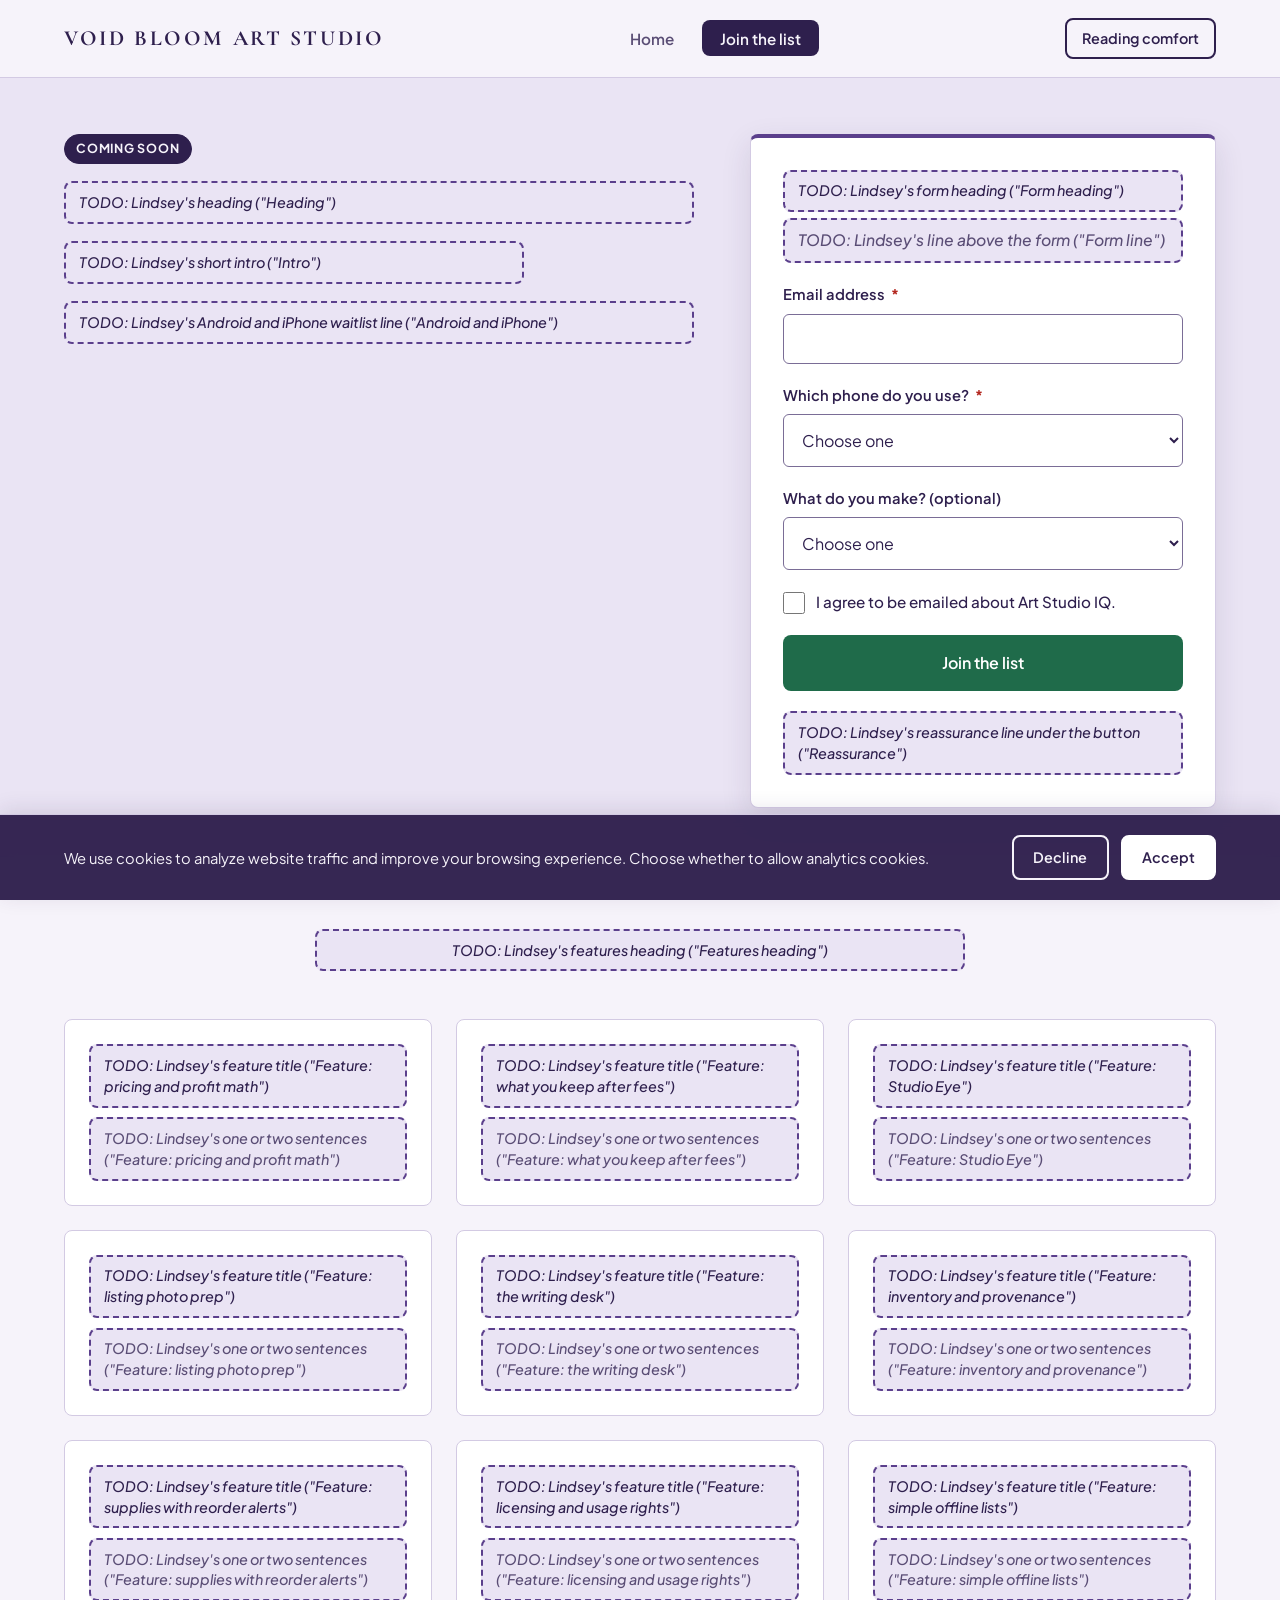
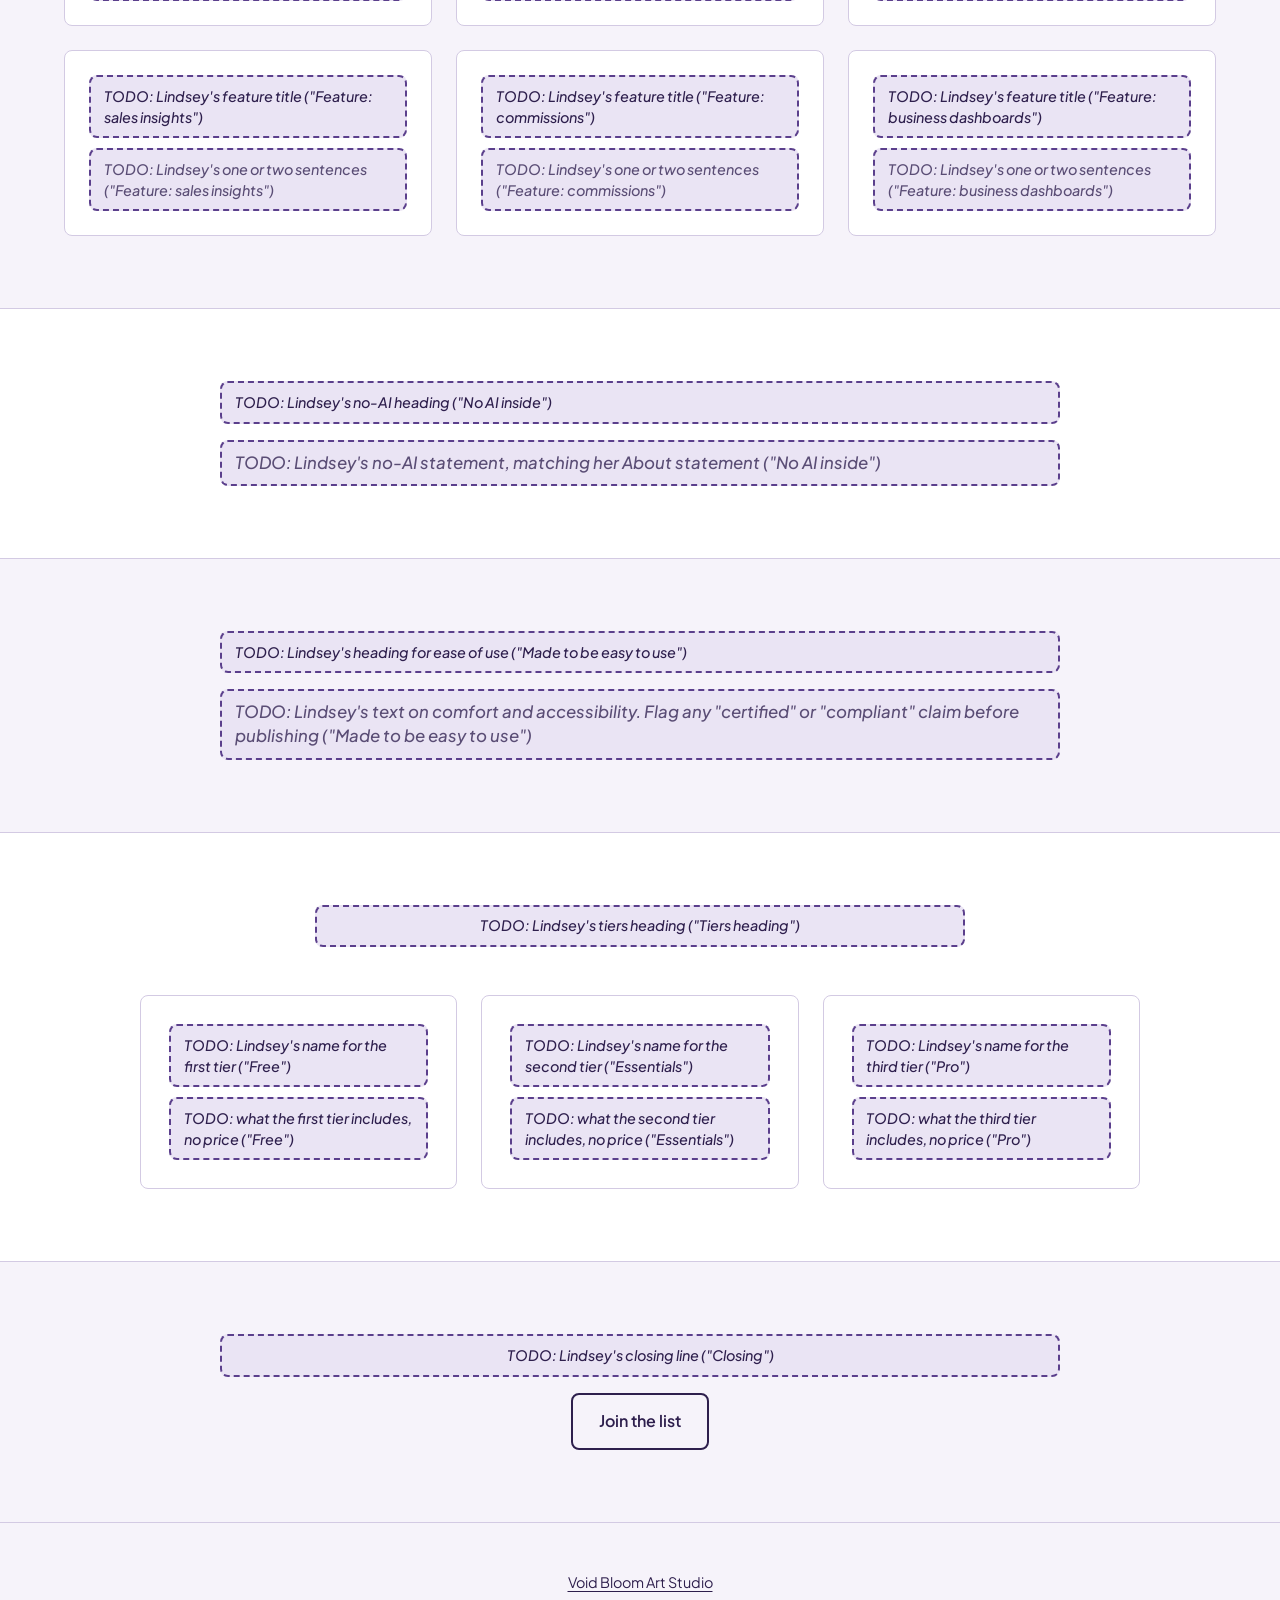
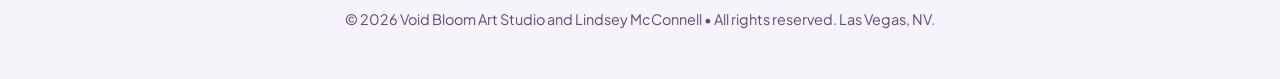
==== art-studio-iq/index.html @ 8a90a421 "Add files via upload" ====
<!DOCTYPE html>
<html lang="en">
<head>
  <script>
    window.vbLexend = function () {
      if (document.getElementById('lexend-css')) return;
      var l = document.createElement('link');
      l.id = 'lexend-css'; l.rel = 'stylesheet';
      l.href = 'https://fonts.googleapis.com/css2?family=Lexend:wght@400;500;600&display=swap';
      document.head.appendChild(l);
    };
    try {
      if (localStorage.getItem('reading_comfort') === 'on') {
        document.documentElement.classList.add('reading');
        window.vbLexend();
      }
    } catch (e) { /* storage blocked: default view */ }
  </script>

  <script>
    window.dataLayer = window.dataLayer || [];
    function gtag(){dataLayer.push(arguments);}
    var vbConsent = 'denied';
    try { if (localStorage.getItem('consent_status') === 'granted') vbConsent = 'granted'; } catch (e) { /* storage blocked */ }
    gtag('consent', 'default', {
      'ad_storage': vbConsent,
      'ad_user_data': vbConsent,
      'ad_personalization': vbConsent,
      'analytics_storage': vbConsent
    });
  </script>
  <script async src="https://www.googletagmanager.com/gtag/js?id=G-Y1MWXMB71H"></script>
  <script>
    gtag('js', new Date());
    gtag('config', 'G-Y1MWXMB71H');
  </script>

  <meta charset="UTF-8" />
  <meta name="viewport" content="width=device-width, initial-scale=1.0" />
  <!-- TODO: title and description come from Lindsey's file (site-copy/art-studio-iq.md, "Page title" and "Page description"). -->
  <title>TODO: Art Studio IQ page title | Void Bloom Art Studio</title>
  <meta name="description" content="TODO: Lindsey's page description" />
  <link rel="canonical" href="https://lucy-labs-media.github.io/void-bloom-art-studio/art-studio-iq/" />
  <meta name="color-scheme" content="light dark" />
  <meta property="og:title" content="TODO: Art Studio IQ page title" />
  <meta property="og:description" content="TODO: Lindsey's page description" />
  <meta property="og:image" content="https://lucy-labs-media.github.io/void-bloom-art-studio/assets/hero-featured.jpg" />
  <meta property="og:url" content="https://lucy-labs-media.github.io/void-bloom-art-studio/art-studio-iq/" />
  <meta property="og:type" content="website" />
  <meta name="twitter:card" content="summary_large_image" />
  <meta name="twitter:image" content="https://lucy-labs-media.github.io/void-bloom-art-studio/assets/hero-featured.jpg" />

  <link rel="preconnect" href="https://fonts.googleapis.com">
  <link rel="preconnect" href="https://fonts.gstatic.com" crossorigin>
  <link href="https://fonts.googleapis.com/css2?family=Cormorant+Garamond:wght@600;700&family=Plus+Jakarta+Sans:wght@400;500;600;700&display=swap" rel="stylesheet">
  <link rel="stylesheet" href="../style.css" />
</head>
<body>

  <a href="#main-content" class="skip-link">Skip to main content</a>

  <header class="navbar">
    <a href="../index.html" class="brand" aria-label="Void Bloom Art Studio - Return to home">VOID BLOOM ART STUDIO</a>
    <nav class="nav-links" aria-label="Main Navigation">
      <ul>
        <li><a href="../index.html">Home</a></li>
        <li><a href="#beta" class="btn-nav">Join the list</a></li>
      </ul>
    </nav>
    <button type="button" id="reading-toggle" class="btn-reading" aria-pressed="false">Reading comfort</button>
  </header>

  <main id="main-content">

    <!--
      Every visitor-facing sentence on this page is Lindsey's, from site-copy/art-studio-iq.md.
      Replace each .todo box with her exact text. Do not write, reword or shorten it.
      No prices, ratings, download counts or release dates anywhere on this page.
      HIDDEN UNTIL THE APP IS IN TESTING: the "built by a working artist" line from her file. Do not render it yet.
      Form moved up beside the intro (conversion); the content order below follows W2.
    -->

    <section class="aiq-hero" aria-labelledby="aiq-page-heading">
      <div class="aiq-grid">
        <div class="aiq-copy">
          <span class="status-pill active">Coming Soon</span>
          <h1 id="aiq-page-heading"><span class="todo">TODO: Lindsey's heading ("Heading")</span></h1>
          <p class="aiq-lede todo">TODO: Lindsey's short intro ("Intro")</p>
          <p class="aiq-note todo">TODO: Lindsey's Android and iPhone waitlist line ("Android and iPhone")</p>
        </div>

        <div id="beta" class="aiq-card" data-signup>
          <h2 id="beta-heading" class="form-heading"><span class="todo">TODO: Lindsey's form heading ("Form heading")</span></h2>
          <p class="form-intro todo">TODO: Lindsey's line above the form ("Form line")</p>

          <form class="signup-form" action="https://api.web3forms.com/submit" method="POST"
                data-form data-ajax novalidate aria-labelledby="beta-heading">
            <!-- MUST-PROVIDE: paste the real Web3Forms access key over YOUR_ACCESS_KEY_HERE (W0). Never invent one. -->
            <input type="hidden" name="access_key" value="YOUR_ACCESS_KEY_HERE" />
            <input type="hidden" name="subject" value="Art Studio IQ beta signup" />
            <input type="hidden" name="from_name" value="Void Bloom Art Studio website" />
            <input type="hidden" name="redirect" value="https://lucy-labs-media.github.io/void-bloom-art-studio/art-studio-iq/?joined=1#beta" />
            <input type="hidden" name="source" value="art-studio-iq-page" />
            <input type="hidden" name="utm_source" value="" />
            <input type="hidden" name="utm_medium" value="" />
            <input type="hidden" name="utm_campaign" value="" />
            <input type="hidden" name="ref" value="" />
            <input type="hidden" name="referrer" value="" />
            <input type="checkbox" name="botcheck" class="sr-only" tabindex="-1" aria-hidden="true" />

            <div class="form-group">
              <label for="beta-email">Email address <span class="required-mark" aria-hidden="true">*</span></label>
              <input type="email" id="beta-email" name="email" required autocomplete="email" inputmode="email" aria-required="true" />
            </div>

            <div class="form-group">
              <label for="beta-platform">Which phone do you use? <span class="required-mark" aria-hidden="true">*</span></label>
              <select id="beta-platform" name="platform" required aria-required="true">
                <option value="">Choose one</option>
                <option value="android">Android</option>
                <option value="iphone">iPhone</option>
                <option value="both">Both</option>
              </select>
            </div>

            <div class="form-group">
              <label for="beta-medium">What do you make? (optional)</label>
              <select id="beta-medium" name="medium">
                <option value="">Choose one</option>
                <option>Painting</option>
                <option>Ceramics</option>
                <option>Fiber</option>
                <option>Sculpture</option>
                <option>Digital</option>
                <option>Other</option>
              </select>
            </div>

            <div class="check-row">
              <input type="checkbox" id="beta-consent" name="consent" value="yes" required aria-required="true" />
              <label for="beta-consent">I agree to be emailed about Art Studio IQ.</label>
            </div>

            <p class="form-status" role="status" aria-live="polite"></p>
            <button type="submit" class="btn primary full-width">Join the list</button>
            <p class="fine-print todo">TODO: Lindsey's reassurance line under the button ("Reassurance")</p>
          </form>

          <div class="success-box" data-success hidden>
            <h3 tabindex="-1" data-focus><span class="todo">TODO: Lindsey's thank-you heading ("Thank you heading")</span></h3>
            <p data-platform="android" class="todo" hidden>TODO: Lindsey's thank-you line for Android users ("Thank you, Android")</p>
            <p data-platform="iphone" class="todo" hidden>TODO: Lindsey's thank-you line for iPhone users ("Thank you, iPhone")</p>
            <p data-platform="both" class="todo" hidden>TODO: Lindsey's thank-you line for people with both ("Thank you, both")</p>
            <p data-platform="" class="todo" hidden>TODO: Lindsey's general thank-you line ("Thank you, general")</p>
          </div>
        </div>
      </div>
    </section>

    <section class="section" aria-labelledby="features-heading">
      <div class="section-header">
        <h2 id="features-heading"><span class="todo">TODO: Lindsey's features heading ("Features heading")</span></h2>
      </div>
      <ul class="aiq-feature-grid">
        <li class="aiq-feature">
          <h3><span class="todo">TODO: Lindsey's feature title ("Feature: pricing and profit math")</span></h3>
          <p class="todo">TODO: Lindsey's one or two sentences ("Feature: pricing and profit math")</p>
        </li>
        <li class="aiq-feature">
          <h3><span class="todo">TODO: Lindsey's feature title ("Feature: what you keep after fees")</span></h3>
          <p class="todo">TODO: Lindsey's one or two sentences ("Feature: what you keep after fees")</p>
        </li>
        <li class="aiq-feature">
          <h3><span class="todo">TODO: Lindsey's feature title ("Feature: Studio Eye")</span></h3>
          <p class="todo">TODO: Lindsey's one or two sentences ("Feature: Studio Eye")</p>
        </li>
        <li class="aiq-feature">
          <h3><span class="todo">TODO: Lindsey's feature title ("Feature: listing photo prep")</span></h3>
          <p class="todo">TODO: Lindsey's one or two sentences ("Feature: listing photo prep")</p>
        </li>
        <li class="aiq-feature">
          <h3><span class="todo">TODO: Lindsey's feature title ("Feature: the writing desk")</span></h3>
          <p class="todo">TODO: Lindsey's one or two sentences ("Feature: the writing desk")</p>
        </li>
        <li class="aiq-feature">
          <h3><span class="todo">TODO: Lindsey's feature title ("Feature: inventory and provenance")</span></h3>
          <p class="todo">TODO: Lindsey's one or two sentences ("Feature: inventory and provenance")</p>
        </li>
        <li class="aiq-feature">
          <h3><span class="todo">TODO: Lindsey's feature title ("Feature: supplies with reorder alerts")</span></h3>
          <p class="todo">TODO: Lindsey's one or two sentences ("Feature: supplies with reorder alerts")</p>
        </li>
        <li class="aiq-feature">
          <h3><span class="todo">TODO: Lindsey's feature title ("Feature: licensing and usage rights")</span></h3>
          <p class="todo">TODO: Lindsey's one or two sentences ("Feature: licensing and usage rights")</p>
        </li>
        <li class="aiq-feature">
          <h3><span class="todo">TODO: Lindsey's feature title ("Feature: simple offline lists")</span></h3>
          <p class="todo">TODO: Lindsey's one or two sentences ("Feature: simple offline lists")</p>
        </li>
        <li class="aiq-feature">
          <h3><span class="todo">TODO: Lindsey's feature title ("Feature: sales insights")</span></h3>
          <p class="todo">TODO: Lindsey's one or two sentences ("Feature: sales insights")</p>
        </li>
        <li class="aiq-feature">
          <h3><span class="todo">TODO: Lindsey's feature title ("Feature: commissions")</span></h3>
          <p class="todo">TODO: Lindsey's one or two sentences ("Feature: commissions")</p>
        </li>
        <li class="aiq-feature">
          <h3><span class="todo">TODO: Lindsey's feature title ("Feature: business dashboards")</span></h3>
          <p class="todo">TODO: Lindsey's one or two sentences ("Feature: business dashboards")</p>
        </li>
      </ul>
    </section>

    <section class="section band" aria-labelledby="noai-heading">
      <div class="prose">
        <h2 id="noai-heading"><span class="todo">TODO: Lindsey's no-AI heading ("No AI inside")</span></h2>
        <p class="todo">TODO: Lindsey's no-AI statement, matching her About statement ("No AI inside")</p>
      </div>
    </section>

    <section class="section" aria-labelledby="easy-heading">
      <div class="prose">
        <h2 id="easy-heading"><span class="todo">TODO: Lindsey's heading for ease of use ("Made to be easy to use")</span></h2>
        <p class="todo">TODO: Lindsey's text on comfort and accessibility. Flag any "certified" or "compliant" claim before publishing ("Made to be easy to use")</p>
      </div>
    </section>

    <section class="section band" aria-labelledby="tiers-heading">
      <div class="section-header">
        <h2 id="tiers-heading"><span class="todo">TODO: Lindsey's tiers heading ("Tiers heading")</span></h2>
      </div>
      <ul class="tiers">
        <li class="tier">
          <h3><span class="todo">TODO: Lindsey's name for the first tier ("Free")</span></h3>
          <p class="todo">TODO: what the first tier includes, no price ("Free")</p>
        </li>
        <li class="tier">
          <h3><span class="todo">TODO: Lindsey's name for the second tier ("Essentials")</span></h3>
          <p class="todo">TODO: what the second tier includes, no price ("Essentials")</p>
        </li>
        <li class="tier">
          <h3><span class="todo">TODO: Lindsey's name for the third tier ("Pro")</span></h3>
          <p class="todo">TODO: what the third tier includes, no price ("Pro")</p>
        </li>
      </ul>
    </section>

    <section class="section center" aria-labelledby="final-heading">
      <div class="prose">
        <h2 id="final-heading"><span class="todo">TODO: Lindsey's closing line ("Closing")</span></h2>
        <p><a href="#beta" class="btn secondary">Join the list</a></p>
      </div>
    </section>

  </main>

  <footer>
    <ul aria-label="More from the studio">
      <li><a href="../index.html">Void Bloom Art Studio</a></li>
    </ul>
    <p>© 2026 Void Bloom Art Studio and Lindsey McConnell • All rights reserved. Las Vegas, NV.</p>
  </footer>

  <aside id="cookie-banner" class="cookie-banner hidden" role="region" aria-label="Cookie and Privacy Consent">
    <div class="cookie-content">
      <p>We use cookies to analyze website traffic and improve your browsing experience. Choose whether to allow analytics cookies.</p>
      <div class="cookie-actions">
        <button id="btn-decline-cookies" type="button" class="btn cookie-btn secondary">Decline</button>
        <button id="btn-accept-cookies" type="button" class="btn cookie-btn primary">Accept</button>
      </div>
    </div>
  </aside>

  <script src="../script.js"></script>
</body>
</html>
---- style.css ----
/* Void Bloom Art Studio. Studio Palette (W1). All colors live in :root; never hard-code one in a rule. */

:root {
  color-scheme: light;
  --bg: #F6F3FA;
  --surface: #FFFFFF;
  --ink: #2E1F4D;
  --muted: #5A4D75;
  --studio-accent: #5B3F8C;   /* decorative lines, icons, large text only */
  --cta: #1F6B4A;             /* the one primary action in view */
  --cta-hover: #17583B;
  --on-cta: #FFFFFF;

  --tint: #EAE4F4;
  --border: #D3CAE3;          /* decorative dividers */
  --field-border: #7A6D96;    /* input outlines, 3:1 against the surface */
  --focus: #005A9C;
  --danger: #B3261E;
  --badge-available: #1B5E20;
  --badge-archive: #37474F;
  --on-badge: #FFFFFF;
  --banner-bg: #2E1F4D;
  --on-banner: #F6F3FA;
  --banner-btn-bg: #FFFFFF;
  --on-banner-btn: #2E1F4D;
  --shadow: rgba(46, 31, 77, 0.12);
  --scrim: rgba(46, 31, 77, 0.96);

  --font-serif: 'Cormorant Garamond', Georgia, serif;
  --font-sans: 'Plus Jakarta Sans', system-ui, -apple-system, sans-serif;
  --radius: 8px;
}

@media (prefers-color-scheme: dark) {
  :root {
    color-scheme: dark;
    --bg: #1B1230;
    --surface: #271B42;
    --ink: #F0EAF8;
    --muted: #BDB2D3;
    --studio-accent: #C9B5EC;
    --cta: #6FD3A0;
    --cta-hover: #8FE0B8;
    --on-cta: #0B2A1D;

    --tint: #2F2350;
    --border: #3D2F63;
    --field-border: #9A8DBA;
    --focus: #8CC4FF;
    --danger: #FF9AA2;
    --banner-bg: #0F0919;
    --on-banner: #F0EAF8;
    --banner-btn-bg: #F0EAF8;
    --on-banner-btn: #1B1230;
    --shadow: rgba(0, 0, 0, 0.45);
    --scrim: rgba(15, 9, 25, 0.96);
  }
}

/* Reading comfort: always the light, cream set, whatever the system mode */
html.reading {
  color-scheme: light;
  --bg: #FBF3E4;
  --surface: #FFFAF0;
  --ink: #2E1F4D;
  --muted: #4F4268;
  --studio-accent: #5B3F8C;
  --cta: #1F6B4A;
  --cta-hover: #17583B;
  --on-cta: #FFFFFF;
  --tint: #F1E6CD;
  --border: #D9CDB4;
  --field-border: #766A5A;
  --focus: #005A9C;
  --danger: #B3261E;
  --banner-bg: #2E1F4D;
  --on-banner: #F6F3FA;
  --banner-btn-bg: #FFFFFF;
  --on-banner-btn: #2E1F4D;
  --shadow: rgba(46, 31, 77, 0.12);
  --scrim: rgba(46, 31, 77, 0.96);
}

* { box-sizing: border-box; margin: 0; padding: 0; }

[hidden] { display: none !important; }

body {
  background-color: var(--bg);
  color: var(--ink);
  font-family: var(--font-sans);
  line-height: 1.6;
  -webkit-font-smoothing: antialiased;
  overflow-wrap: break-word;
}

img, picture { display: block; max-width: 100%; }
picture { display: contents; }

html.reading body {
  font-family: 'Lexend', var(--font-sans);
  line-height: 1.7;
  letter-spacing: 0.02em;
}
html.reading p,
html.reading li { max-width: 65ch; text-align: left; }
html.reading .section-header,
html.reading .contact-header { text-align: left; margin-left: 0; }

.sr-only {
  position: absolute; width: 1px; height: 1px; padding: 0; margin: -1px;
  overflow: hidden; clip: rect(0, 0, 0, 0); white-space: nowrap; border: 0;
}

.skip-link {
  position: absolute; top: -120px; left: 1rem;
  background: var(--ink); color: var(--bg);
  padding: 0.85rem 1.4rem; z-index: 9999; border-radius: var(--radius);
  text-decoration: none; font-weight: 700; box-shadow: 0 4px 12px var(--shadow);
  transition: top 0.2s ease-in-out;
}
.skip-link:focus { top: 1rem; outline: 3px solid var(--focus); outline-offset: 2px; }

a:focus-visible, button:focus-visible, input:focus-visible,
select:focus-visible, textarea:focus-visible, [tabindex="-1"]:focus-visible {
  outline: 3px solid var(--focus); outline-offset: 2px;
}

h1, h2, h3 { font-family: var(--font-serif); font-weight: 700; color: var(--ink); }
h1 { font-size: clamp(2.4rem, 5vw, 3.8rem); line-height: 1.15; }
h2 { font-size: clamp(1.9rem, 3.5vw, 2.6rem); line-height: 1.25; }
h3 { font-size: 1.45rem; line-height: 1.3; }

/* Header */
.navbar {
  display: flex; justify-content: space-between; align-items: center;
  flex-wrap: wrap; gap: 0.75rem 2rem;
  padding: 1.1rem 5%;
  background: var(--bg); border-bottom: 1px solid var(--border);
  position: sticky; top: 0; z-index: 100;
}
.brand {
  font-family: var(--font-serif); font-size: 1.35rem; letter-spacing: 0.12em;
  text-decoration: none; color: var(--ink); font-weight: 700;
}
.nav-links ul { display: flex; align-items: center; flex-wrap: wrap; gap: 0.75rem 1.75rem; list-style: none; }
.nav-links a {
  text-decoration: none; color: var(--muted); font-size: 0.95rem; font-weight: 600;
  transition: color 0.2s ease;
}
.nav-links a:hover { color: var(--ink); text-decoration: underline; text-underline-offset: 4px; }
.nav-links a.btn-nav {
  background: var(--ink); color: var(--bg); padding: 0.55rem 1.15rem;
  border-radius: var(--radius); text-decoration: none;
}
.btn-reading {
  font: inherit; font-size: 0.9rem; font-weight: 600; cursor: pointer;
  background: transparent; color: var(--ink);
  border: 2px solid var(--ink); border-radius: var(--radius); padding: 0.45rem 0.95rem;
}
.btn-reading[aria-pressed="true"] { background: var(--ink); color: var(--bg); }

/* Buttons: --cta only for the single primary action in view */
.btn {
  display: inline-block; padding: 0.85rem 1.6rem; font: inherit; font-size: 1rem; font-weight: 600;
  text-decoration: none; border-radius: var(--radius); cursor: pointer;
  border: 2px solid transparent; text-align: center;
  transition: transform 0.2s ease, background-color 0.2s ease;
}
.btn.primary { background: var(--cta); color: var(--on-cta); }
.btn.primary:hover { background: var(--cta-hover); transform: translateY(-2px); }
.btn.secondary { background: transparent; color: var(--ink); border-color: var(--ink); }
.btn.secondary:hover { background: var(--tint); }
.full-width { width: 100%; }

/* Hero */
.hero {
  display: grid; grid-template-columns: 1.1fr 0.9fr; align-items: center;
  gap: 4rem; padding: 4.5rem 5% 4rem;
}
.eyebrow {
  text-transform: uppercase; letter-spacing: 0.12em; font-size: 0.88rem;
  color: var(--muted); font-weight: 700; margin-bottom: 0.75rem;
}
.hero-content p { font-size: 1.15rem; color: var(--muted); margin: 1.25rem 0 2rem; max-width: 520px; }
.hero-content .eyebrow { margin: 0 0 0.75rem; font-size: 0.88rem; }
.hero-actions { display: flex; gap: 1rem; flex-wrap: wrap; }
.hero-media img {
  width: 100%; height: 500px; object-fit: cover; border-radius: var(--radius);
  box-shadow: 0 12px 30px var(--shadow);
}

/* Proof bar */
.proof-bar { background: var(--tint); border-top: 1px solid var(--border); border-bottom: 1px solid var(--border); padding: 1.2rem 5%; }
.proof-list {
  display: flex; justify-content: space-around; flex-wrap: wrap; gap: 1.5rem;
  list-style: none; font-size: 0.92rem; font-weight: 600; color: var(--ink);
}
.proof-list li::before { content: "✦ "; color: var(--studio-accent); }

/* Sections */
.section { padding: 4.5rem 5%; }
.section-header { text-align: center; max-width: 650px; margin: 0 auto 3rem; }
.section-header p { color: var(--muted); margin-top: 0.5rem; }

.gallery-grid { display: grid; grid-template-columns: repeat(auto-fill, minmax(min(100%, 320px), 1fr)); gap: 2.5rem; }
.art-card {
  background: var(--surface); border: 1px solid var(--border); border-radius: var(--radius);
  overflow: hidden; transition: transform 0.25s ease, box-shadow 0.25s ease;
}
.art-card:hover { transform: translateY(-4px); box-shadow: 0 12px 28px var(--shadow); }
.image-wrapper { position: relative; width: 100%; height: 340px; }
.image-wrapper img { width: 100%; height: 100%; object-fit: cover; }
.badge {
  position: absolute; top: 12px; right: 12px; font-size: 0.8rem; font-weight: 700;
  padding: 0.35rem 0.75rem; border-radius: 4px; text-transform: uppercase; letter-spacing: 0.05em;
  color: var(--on-badge);
}
.badge.available { background: var(--badge-available); }
.badge.sold { background: var(--badge-archive); }
.card-meta { padding: 1.5rem; }
.card-meta .specs { font-size: 0.9rem; color: var(--muted); margin: 0.35rem 0 1.2rem; }
.card-footer { display: flex; justify-content: space-between; align-items: center; gap: 1rem; border-top: 1px solid var(--border); padding-top: 1rem; }
.card-footer .price { font-size: 1.2rem; font-weight: 700; }
.link-cta { font-size: 0.95rem; font-weight: 700; color: var(--ink); text-decoration: underline; text-underline-offset: 3px; }
.link-cta:hover { color: var(--studio-accent); }

.commissions-section { background: var(--surface); border-top: 1px solid var(--border); border-bottom: 1px solid var(--border); }
.process-steps { display: grid; grid-template-columns: repeat(auto-fit, minmax(min(100%, 260px), 1fr)); gap: 2rem; }
.step-card { padding: 2.5rem 2rem; border: 1px solid var(--border); border-radius: var(--radius); background: var(--bg); }
.step-card p { color: var(--muted); margin-top: 0.5rem; }
.status-pill {
  display: inline-block; font-size: 0.78rem; font-weight: 700; text-transform: uppercase; letter-spacing: 0.06em;
  padding: 0.25rem 0.7rem; border-radius: 999px; margin-bottom: 0.9rem;
  border: 1.5px solid var(--ink); color: var(--ink);
}
.status-pill.active { background: var(--ink); color: var(--bg); }

/* About */
.about-grid { display: grid; grid-template-columns: 1fr 1.2fr; gap: 4rem; align-items: center; }
.about-img { width: 100%; height: 480px; object-fit: cover; border-radius: var(--radius); }
.about-text h2 { margin-bottom: 1rem; }
.about-text p { margin-bottom: 1.2rem; color: var(--muted); font-size: 1.05rem; }
.social-tags { display: flex; flex-wrap: wrap; gap: 1rem; margin-top: 1.5rem; list-style: none; }
.social-tags a {
  text-decoration: underline; text-underline-offset: 2px; font-size: 0.95rem; font-weight: 600;
  color: var(--ink); border: 1px solid var(--field-border); padding: 0.5rem 1rem; border-radius: 6px;
  background: var(--surface); display: inline-block;
}

/* Art Studio IQ: coming soon */
.aiq-section { background: var(--tint); border-top: 1px solid var(--border); border-bottom: 1px solid var(--border); }
.aiq-grid { display: grid; grid-template-columns: 1.15fr 0.85fr; gap: 3.5rem; align-items: start; max-width: 1180px; margin: 0 auto; }
.aiq-copy > * + * { margin-top: 1.1rem; }
.aiq-copy .status-pill { margin-bottom: 0; }
.aiq-copy h2 { color: var(--ink); }
.aiq-lede { font-size: 1.2rem; color: var(--muted); max-width: 46ch; }
.aiq-points { list-style: none; display: grid; gap: 0.9rem; }
.aiq-points li { position: relative; padding-left: 1.9rem; }
.aiq-points li::before { content: "✦"; position: absolute; left: 0; top: 0; color: var(--studio-accent); font-size: 1.2rem; line-height: 1.5; }
.aiq-note { color: var(--muted); font-size: 0.95rem; }
.aiq-more { margin-top: 1.4rem; }
.aiq-card {
  background: var(--surface); border: 1px solid var(--border); border-radius: var(--radius);
  padding: 2rem; box-shadow: 0 10px 30px var(--shadow);
  border-top: 4px solid var(--studio-accent);
}
.aiq-card h3 { margin-bottom: 0.4rem; }
.aiq-card .form-intro { color: var(--muted); margin-bottom: 1.25rem; font-size: 0.98rem; }

/* Forms */
.contact-section { background: var(--bg); }
.contact-card {
  max-width: 680px; margin: 0 auto; background: var(--surface); padding: 3rem;
  border-radius: var(--radius); border: 1px solid var(--border); box-shadow: 0 10px 30px var(--shadow);
}
.contact-header { text-align: center; margin-bottom: 2rem; }
.contact-header p { color: var(--muted); margin-top: 0.5rem; }
.contact-form, .signup-form { display: flex; flex-direction: column; gap: 1.25rem; }
.form-row { display: grid; grid-template-columns: 1fr 1fr; gap: 1rem; }
.form-group { display: flex; flex-direction: column; gap: 0.45rem; }
.form-group label, .form-group legend { font-size: 0.92rem; font-weight: 600; color: var(--ink); }
.required-mark { color: var(--danger); font-weight: 700; margin-left: 0.15rem; }
.form-group input[type="text"], .form-group input[type="email"], .form-group select, .form-group textarea {
  padding: 0.85rem; border: 1.5px solid var(--field-border); border-radius: 6px;
  font-family: inherit; font-size: 1rem; color: var(--ink); background: var(--surface); width: 100%;
}
.form-group [aria-invalid="true"] { border-color: var(--danger); border-width: 2px; }
.field-error { color: var(--danger); font-size: 0.9rem; font-weight: 600; }
.check-row { display: flex; align-items: flex-start; gap: 0.7rem; }
.check-row input { width: 1.35rem; height: 1.35rem; margin-top: 0.15rem; flex-shrink: 0; accent-color: var(--studio-accent); }
.check-row label { font-weight: 500; font-size: 0.95rem; color: var(--ink); }
.form-status { min-height: 1.5rem; font-weight: 600; color: var(--ink); }
.form-status.is-error { color: var(--danger); }
.fine-print { font-size: 0.88rem; color: var(--muted); }
.success-box { display: grid; gap: 1rem; }
.success-box h3:focus { outline: none; }
.step2 { border-top: 1px solid var(--border); padding-top: 1.25rem; display: grid; gap: 0.9rem; }

/* Placeholder for copy Lindsey has not written yet. Not for visitors: clear every one before sharing the link. */
.todo {
  display: block; padding: 0.55rem 0.8rem; border: 2px dashed var(--studio-accent);
  background: var(--tint); color: var(--ink); font-family: var(--font-sans);
  font-size: 0.9rem; font-weight: 500; font-style: italic; letter-spacing: 0; line-height: 1.45;
  border-radius: var(--radius);
}
.aiq-section .todo { background: var(--surface); }

/* Art Studio IQ page */
.aiq-hero { padding: 3.5rem 5% 3rem; background: var(--tint); border-bottom: 1px solid var(--border); }
.aiq-feature-grid { display: grid; grid-template-columns: repeat(auto-fit, minmax(min(100%, 280px), 1fr)); gap: 1.5rem; list-style: none; max-width: 1180px; margin: 0 auto; }
.aiq-feature { background: var(--surface); border: 1px solid var(--border); border-radius: var(--radius); padding: 1.5rem; display: grid; gap: 0.6rem; align-content: start; }
.aiq-feature p { color: var(--muted); }
.prose { max-width: 70ch; margin: 0 auto; display: grid; gap: 1rem; }
.prose p { color: var(--muted); font-size: 1.05rem; }
.tiers { display: grid; grid-template-columns: repeat(auto-fit, minmax(min(100%, 240px), 1fr)); gap: 1.5rem; max-width: 1000px; margin: 0 auto; list-style: none; }
.tier { background: var(--surface); border: 1px solid var(--border); border-radius: var(--radius); padding: 1.75rem; display: grid; gap: 0.6rem; align-content: start; }
.band { background: var(--surface); border-top: 1px solid var(--border); border-bottom: 1px solid var(--border); }
.center { text-align: center; }

/* Footer */
footer { text-align: center; padding: 3rem 5%; border-top: 1px solid var(--border); color: var(--muted); font-size: 0.9rem; display: grid; gap: 0.9rem; justify-items: center; }
footer ul { display: flex; flex-wrap: wrap; justify-content: center; gap: 0.5rem 1.5rem; list-style: none; }
footer a { color: var(--ink); text-underline-offset: 3px; }

/* Cookie banner */
.cookie-banner {
  position: fixed; bottom: 0; left: 0; right: 0; background: var(--scrim); color: var(--on-banner);
  padding: 1.25rem 5%; border-top: 1px solid var(--border); box-shadow: 0 -4px 20px var(--shadow);
  z-index: 1000; backdrop-filter: blur(8px);
}
.cookie-banner.hidden { display: none !important; }
.cookie-content { max-width: 1200px; margin: 0 auto; display: flex; justify-content: space-between; align-items: center; gap: 2rem; }
.cookie-content p { font-size: 0.92rem; line-height: 1.5; color: var(--on-banner); margin: 0; }
.cookie-actions { display: flex; gap: 0.75rem; flex-shrink: 0; }
.cookie-btn { padding: 0.55rem 1.2rem; font-size: 0.9rem; font-weight: 600; border-radius: var(--radius); }
.cookie-btn.primary { background: var(--banner-btn-bg); color: var(--on-banner-btn); border-color: var(--banner-btn-bg); }
.cookie-btn.primary:hover { background: var(--tint); color: var(--ink); transform: none; }
.cookie-btn.secondary { background: transparent; color: var(--on-banner); border: 2px solid var(--on-banner); }
.cookie-btn.secondary:hover { background: var(--shadow); }

@media (prefers-reduced-motion: reduce) {
  *, *::before, *::after {
    animation-duration: 0.01ms !important; animation-iteration-count: 1 !important;
    transition-duration: 0.01ms !important; scroll-behavior: auto !important;
  }
  .btn.primary:hover, .art-card:hover { transform: none; }
}

@media (min-width: 861px) { .navbar { position: sticky; } }
@media (max-width: 860px) {
  .navbar { position: static; }
  .hero, .about-grid, .aiq-grid { grid-template-columns: 1fr; gap: 2rem; }
  .hero { padding-top: 2.5rem; }
  .form-row { grid-template-columns: 1fr; }
  .hero-media img { height: 340px; }
  .about-img { height: auto; max-height: 460px; }
  .contact-card { padding: 1.75rem 1.25rem; }
  .section { padding: 3rem 5%; }
  .brand { font-size: 1.1rem; letter-spacing: 0.08em; }
  .cookie-content { flex-direction: column; align-items: flex-start; gap: 1rem; }
  .cookie-actions { width: 100%; }
  .cookie-btn { flex: 1; }
}

.aiq-hero h1 { color: var(--ink); }
.aiq-hero .aiq-copy > * + * { margin-top: 1.1rem; }
.form-heading { font-size: 1.45rem; line-height: 1.3; margin-bottom: 0.4rem; }

/* Signup form: no dead space for the empty status line */
.signup-form .form-status:empty { height: 0; min-height: 0; margin-block: -0.6rem; }

/* Phones: the form follows the promise, before the longer text, so the email box is reachable without a long scroll */
@media (max-width: 860px) {
  .aiq-copy { display: contents; }
  .aiq-grid { gap: 1.1rem; }
  .aiq-grid > .aiq-copy > *, .aiq-grid > .aiq-card { margin-top: 0 !important; }
  .aiq-copy > .status-pill { order: 1; justify-self: start; }
  .aiq-copy > h1, .aiq-copy > h2 { order: 2; }
  .aiq-copy > .aiq-lede { order: 3; }
  .aiq-card { order: 4; margin-block: 0.6rem; }
  .aiq-copy > .aiq-points { order: 5; }
  .aiq-copy > .aiq-note { order: 6; }
  .aiq-copy > .aiq-more { order: 7; }
}
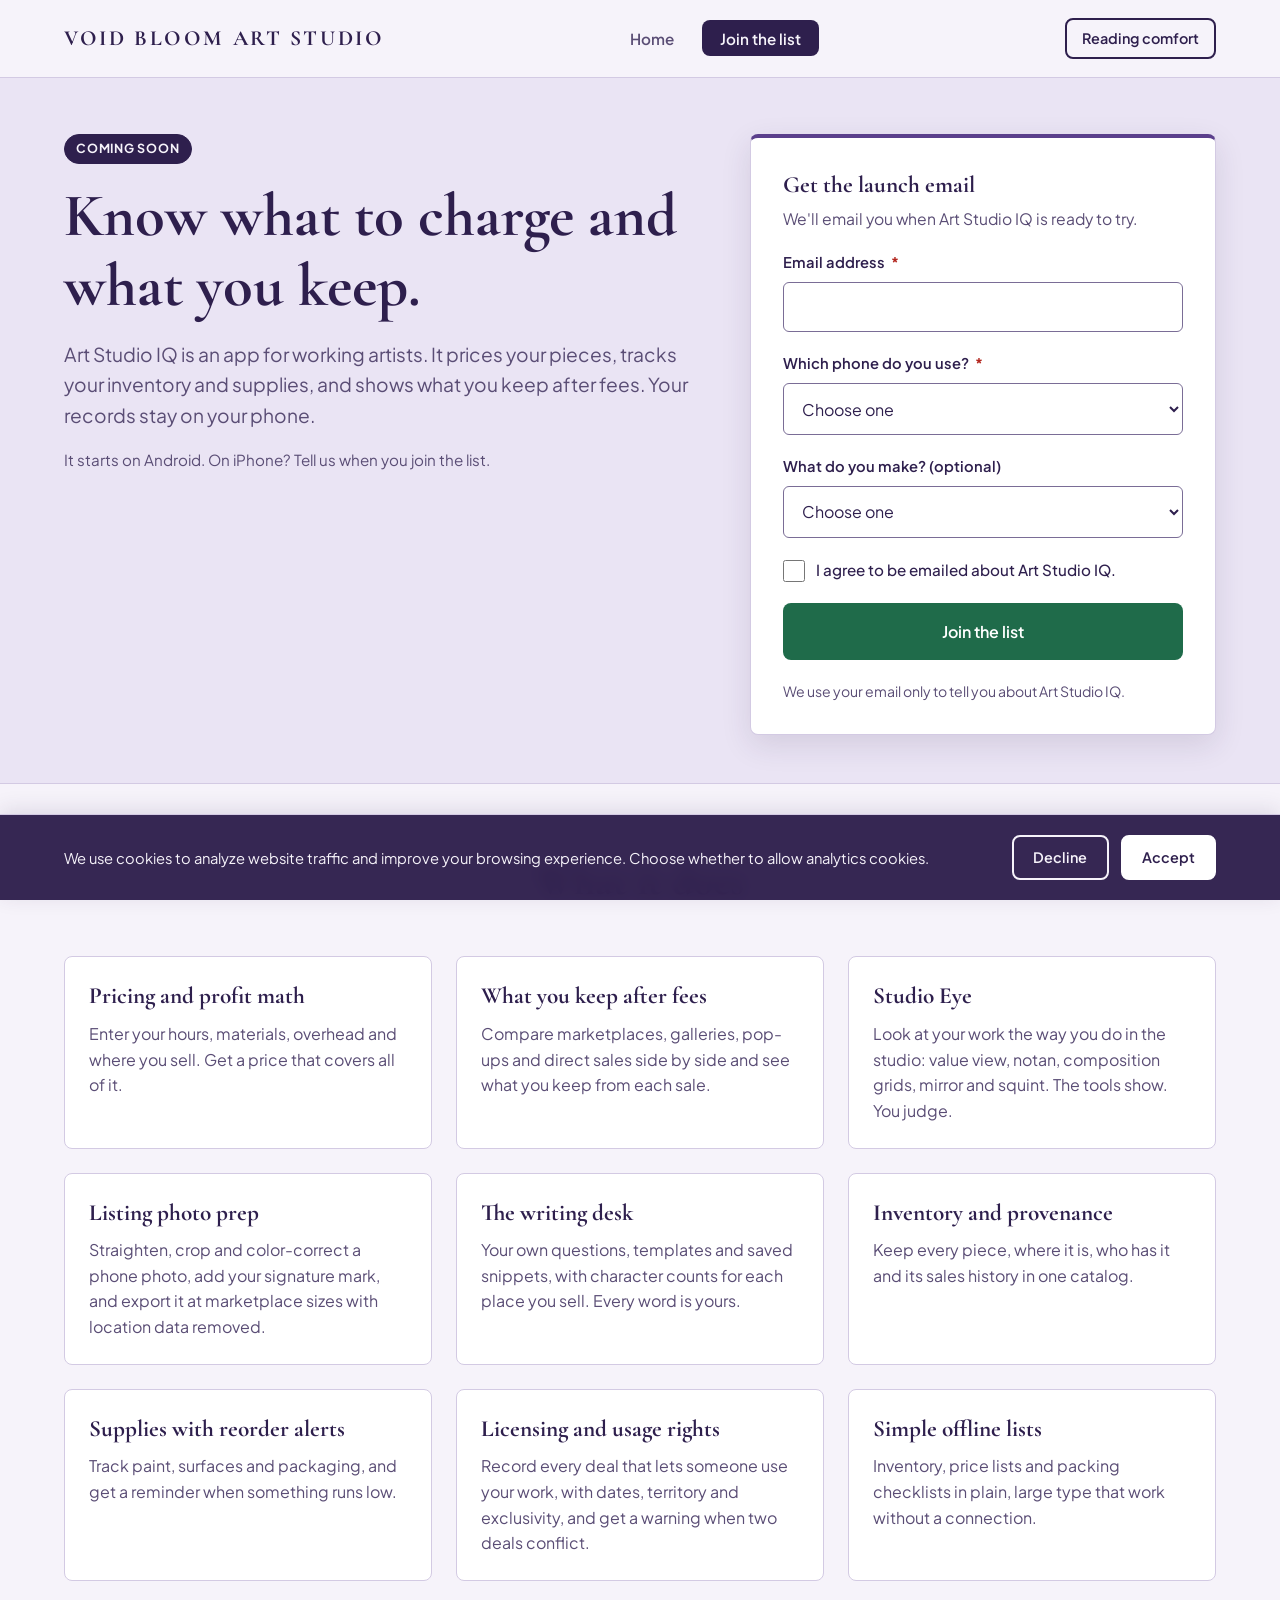
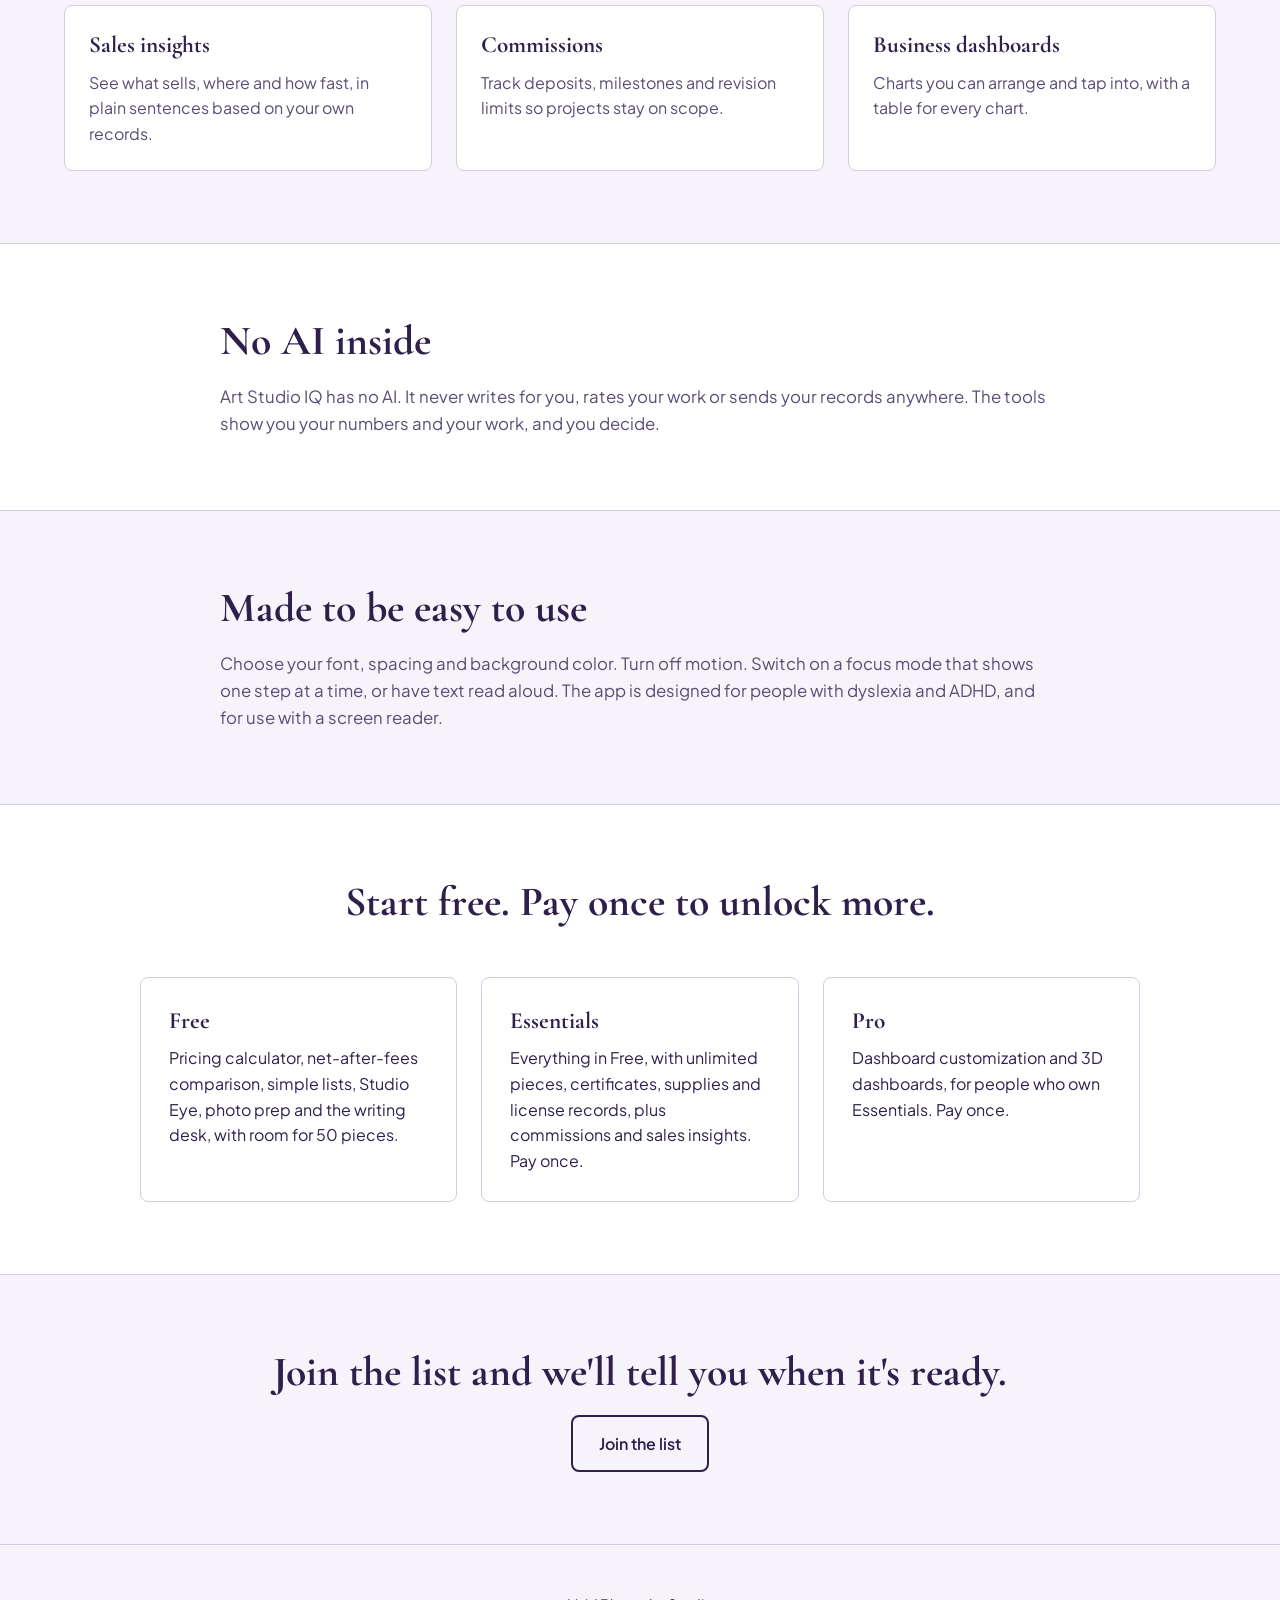
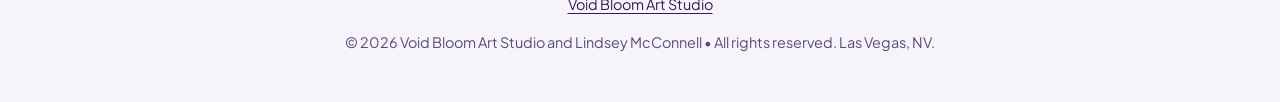
==== commit 1681d1f4: "Add files via upload" ====
--- a/art-studio-iq/index.html
+++ b/art-studio-iq/index.html
@@ -37,13 +37,13 @@
 
   <meta charset="UTF-8" />
   <meta name="viewport" content="width=device-width, initial-scale=1.0" />
-  <!-- TODO: title and description come from Lindsey's file (site-copy/art-studio-iq.md, "Page title" and "Page description"). -->
-  <title>TODO: Art Studio IQ page title | Void Bloom Art Studio</title>
-  <meta name="description" content="TODO: Lindsey's page description" />
+  <!-- DRAFT wording (Nov 26, 2026). Lindsey approves or rewrites it in site-copy/art-studio-iq.md. -->
+  <title>Art Studio IQ: price your work and track your studio | Void Bloom Art Studio</title>
+  <meta name="description" content="An Android app for working artists: price your work, see what you keep after fees, and track pieces, supplies and certificates. No AI. Pay once." />
   <link rel="canonical" href="https://lucy-labs-media.github.io/void-bloom-art-studio/art-studio-iq/" />
   <meta name="color-scheme" content="light dark" />
-  <meta property="og:title" content="TODO: Art Studio IQ page title" />
-  <meta property="og:description" content="TODO: Lindsey's page description" />
+  <meta property="og:title" content="Art Studio IQ: price your work and track your studio" />
+  <meta property="og:description" content="An Android app for working artists: price your work, see what you keep after fees, and track pieces, supplies and certificates. No AI. Pay once." />
   <meta property="og:image" content="https://lucy-labs-media.github.io/void-bloom-art-studio/assets/hero-featured.jpg" />
   <meta property="og:url" content="https://lucy-labs-media.github.io/void-bloom-art-studio/art-studio-iq/" />
   <meta property="og:type" content="website" />
@@ -73,25 +73,25 @@
   <main id="main-content">
 
     <!--
-      Every visitor-facing sentence on this page is Lindsey's, from site-copy/art-studio-iq.md.
-      Replace each .todo box with her exact text. Do not write, reword or shorten it.
-      No prices, ratings, download counts or release dates anywhere on this page.
+      DRAFT WORDING (Nov 26, 2026). The text on this page is a draft that Lindsey approves or rewrites in her own words
+      (site-copy/art-studio-iq.md); the plan says every visitor-facing word is hers. Do not add prices, ratings,
+      download counts or release dates, and do not promise a web app.
       HIDDEN UNTIL THE APP IS IN TESTING: the "built by a working artist" line from her file. Do not render it yet.
-      Form moved up beside the intro (conversion); the content order below follows W2.
+      The form sits beside the intro to catch visitors early; the content order below follows W2.
     -->
 
     <section class="aiq-hero" aria-labelledby="aiq-page-heading">
       <div class="aiq-grid">
         <div class="aiq-copy">
           <span class="status-pill active">Coming Soon</span>
-          <h1 id="aiq-page-heading"><span class="todo">TODO: Lindsey's heading ("Heading")</span></h1>
-          <p class="aiq-lede todo">TODO: Lindsey's short intro ("Intro")</p>
-          <p class="aiq-note todo">TODO: Lindsey's Android and iPhone waitlist line ("Android and iPhone")</p>
+          <h1 id="aiq-page-heading">Know what to charge and what you keep.</h1>
+          <p class="aiq-lede">Art Studio IQ is an app for working artists. It prices your pieces, tracks your inventory and supplies, and shows what you keep after fees. Your records stay on your phone.</p>
+          <p class="aiq-note">It starts on Android. On iPhone? Tell us when you join the list.</p>
         </div>
 
         <div id="beta" class="aiq-card" data-signup>
-          <h2 id="beta-heading" class="form-heading"><span class="todo">TODO: Lindsey's form heading ("Form heading")</span></h2>
-          <p class="form-intro todo">TODO: Lindsey's line above the form ("Form line")</p>
+          <h2 id="beta-heading" class="form-heading">Get the launch email</h2>
+          <p class="form-intro">We'll email you when Art Studio IQ is ready to try.</p>
 
           <form class="signup-form" action="https://api.web3forms.com/submit" method="POST"
                 data-form data-ajax novalidate aria-labelledby="beta-heading">
@@ -143,15 +143,15 @@
 
             <p class="form-status" role="status" aria-live="polite"></p>
             <button type="submit" class="btn primary full-width">Join the list</button>
-            <p class="fine-print todo">TODO: Lindsey's reassurance line under the button ("Reassurance")</p>
+            <p class="fine-print">We use your email only to tell you about Art Studio IQ.</p>
           </form>
 
           <div class="success-box" data-success hidden>
-            <h3 tabindex="-1" data-focus><span class="todo">TODO: Lindsey's thank-you heading ("Thank you heading")</span></h3>
-            <p data-platform="android" class="todo" hidden>TODO: Lindsey's thank-you line for Android users ("Thank you, Android")</p>
-            <p data-platform="iphone" class="todo" hidden>TODO: Lindsey's thank-you line for iPhone users ("Thank you, iPhone")</p>
-            <p data-platform="both" class="todo" hidden>TODO: Lindsey's thank-you line for people with both ("Thank you, both")</p>
-            <p data-platform="" class="todo" hidden>TODO: Lindsey's general thank-you line ("Thank you, general")</p>
+            <h3 tabindex="-1" data-focus>You're on the list.</h3>
+            <p data-platform="android" hidden>Art Studio IQ is built for Android first. We'll email you when it's ready to try.</p>
+            <p data-platform="iphone" hidden>Art Studio IQ starts on Android. Your answer helps us decide what to build for iPhone next, and we'll email you when we know more.</p>
+            <p data-platform="both" hidden>Art Studio IQ starts on Android, so your Android phone is covered. We'll email you when it's ready to try.</p>
+            <p data-platform="" hidden>Thanks for joining. We'll email you when Art Studio IQ is ready to try.</p>
           </div>
         </div>
       </div>
@@ -159,97 +159,97 @@
 
     <section class="section" aria-labelledby="features-heading">
       <div class="section-header">
-        <h2 id="features-heading"><span class="todo">TODO: Lindsey's features heading ("Features heading")</span></h2>
+        <h2 id="features-heading">What it does</h2>
       </div>
       <ul class="aiq-feature-grid">
         <li class="aiq-feature">
-          <h3><span class="todo">TODO: Lindsey's feature title ("Feature: pricing and profit math")</span></h3>
-          <p class="todo">TODO: Lindsey's one or two sentences ("Feature: pricing and profit math")</p>
-        </li>
-        <li class="aiq-feature">
-          <h3><span class="todo">TODO: Lindsey's feature title ("Feature: what you keep after fees")</span></h3>
-          <p class="todo">TODO: Lindsey's one or two sentences ("Feature: what you keep after fees")</p>
-        </li>
-        <li class="aiq-feature">
-          <h3><span class="todo">TODO: Lindsey's feature title ("Feature: Studio Eye")</span></h3>
-          <p class="todo">TODO: Lindsey's one or two sentences ("Feature: Studio Eye")</p>
-        </li>
-        <li class="aiq-feature">
-          <h3><span class="todo">TODO: Lindsey's feature title ("Feature: listing photo prep")</span></h3>
-          <p class="todo">TODO: Lindsey's one or two sentences ("Feature: listing photo prep")</p>
-        </li>
-        <li class="aiq-feature">
-          <h3><span class="todo">TODO: Lindsey's feature title ("Feature: the writing desk")</span></h3>
-          <p class="todo">TODO: Lindsey's one or two sentences ("Feature: the writing desk")</p>
-        </li>
-        <li class="aiq-feature">
-          <h3><span class="todo">TODO: Lindsey's feature title ("Feature: inventory and provenance")</span></h3>
-          <p class="todo">TODO: Lindsey's one or two sentences ("Feature: inventory and provenance")</p>
-        </li>
-        <li class="aiq-feature">
-          <h3><span class="todo">TODO: Lindsey's feature title ("Feature: supplies with reorder alerts")</span></h3>
-          <p class="todo">TODO: Lindsey's one or two sentences ("Feature: supplies with reorder alerts")</p>
-        </li>
-        <li class="aiq-feature">
-          <h3><span class="todo">TODO: Lindsey's feature title ("Feature: licensing and usage rights")</span></h3>
-          <p class="todo">TODO: Lindsey's one or two sentences ("Feature: licensing and usage rights")</p>
-        </li>
-        <li class="aiq-feature">
-          <h3><span class="todo">TODO: Lindsey's feature title ("Feature: simple offline lists")</span></h3>
-          <p class="todo">TODO: Lindsey's one or two sentences ("Feature: simple offline lists")</p>
-        </li>
-        <li class="aiq-feature">
-          <h3><span class="todo">TODO: Lindsey's feature title ("Feature: sales insights")</span></h3>
-          <p class="todo">TODO: Lindsey's one or two sentences ("Feature: sales insights")</p>
-        </li>
-        <li class="aiq-feature">
-          <h3><span class="todo">TODO: Lindsey's feature title ("Feature: commissions")</span></h3>
-          <p class="todo">TODO: Lindsey's one or two sentences ("Feature: commissions")</p>
-        </li>
-        <li class="aiq-feature">
-          <h3><span class="todo">TODO: Lindsey's feature title ("Feature: business dashboards")</span></h3>
-          <p class="todo">TODO: Lindsey's one or two sentences ("Feature: business dashboards")</p>
+          <h3>Pricing and profit math</h3>
+          <p>Enter your hours, materials, overhead and where you sell. Get a price that covers all of it.</p>
+        </li>
+        <li class="aiq-feature">
+          <h3>What you keep after fees</h3>
+          <p>Compare marketplaces, galleries, pop-ups and direct sales side by side and see what you keep from each sale.</p>
+        </li>
+        <li class="aiq-feature">
+          <h3>Studio Eye</h3>
+          <p>Look at your work the way you do in the studio: value view, notan, composition grids, mirror and squint. The tools show. You judge.</p>
+        </li>
+        <li class="aiq-feature">
+          <h3>Listing photo prep</h3>
+          <p>Straighten, crop and color-correct a phone photo, add your signature mark, and export it at marketplace sizes with location data removed.</p>
+        </li>
+        <li class="aiq-feature">
+          <h3>The writing desk</h3>
+          <p>Your own questions, templates and saved snippets, with character counts for each place you sell. Every word is yours.</p>
+        </li>
+        <li class="aiq-feature">
+          <h3>Inventory and provenance</h3>
+          <p>Keep every piece, where it is, who has it and its sales history in one catalog.</p>
+        </li>
+        <li class="aiq-feature">
+          <h3>Supplies with reorder alerts</h3>
+          <p>Track paint, surfaces and packaging, and get a reminder when something runs low.</p>
+        </li>
+        <li class="aiq-feature">
+          <h3>Licensing and usage rights</h3>
+          <p>Record every deal that lets someone use your work, with dates, territory and exclusivity, and get a warning when two deals conflict.</p>
+        </li>
+        <li class="aiq-feature">
+          <h3>Simple offline lists</h3>
+          <p>Inventory, price lists and packing checklists in plain, large type that work without a connection.</p>
+        </li>
+        <li class="aiq-feature">
+          <h3>Sales insights</h3>
+          <p>See what sells, where and how fast, in plain sentences based on your own records.</p>
+        </li>
+        <li class="aiq-feature">
+          <h3>Commissions</h3>
+          <p>Track deposits, milestones and revision limits so projects stay on scope.</p>
+        </li>
+        <li class="aiq-feature">
+          <h3>Business dashboards</h3>
+          <p>Charts you can arrange and tap into, with a table for every chart.</p>
         </li>
       </ul>
     </section>
 
     <section class="section band" aria-labelledby="noai-heading">
       <div class="prose">
-        <h2 id="noai-heading"><span class="todo">TODO: Lindsey's no-AI heading ("No AI inside")</span></h2>
-        <p class="todo">TODO: Lindsey's no-AI statement, matching her About statement ("No AI inside")</p>
+        <h2 id="noai-heading">No AI inside</h2>
+        <p>Art Studio IQ has no AI. It never writes for you, rates your work or sends your records anywhere. The tools show you your numbers and your work, and you decide.</p>
       </div>
     </section>
 
     <section class="section" aria-labelledby="easy-heading">
       <div class="prose">
-        <h2 id="easy-heading"><span class="todo">TODO: Lindsey's heading for ease of use ("Made to be easy to use")</span></h2>
-        <p class="todo">TODO: Lindsey's text on comfort and accessibility. Flag any "certified" or "compliant" claim before publishing ("Made to be easy to use")</p>
+        <h2 id="easy-heading">Made to be easy to use</h2>
+        <p>Choose your font, spacing and background color. Turn off motion. Switch on a focus mode that shows one step at a time, or have text read aloud. The app is designed for people with dyslexia and ADHD, and for use with a screen reader.</p>
       </div>
     </section>
 
     <section class="section band" aria-labelledby="tiers-heading">
       <div class="section-header">
-        <h2 id="tiers-heading"><span class="todo">TODO: Lindsey's tiers heading ("Tiers heading")</span></h2>
+        <h2 id="tiers-heading">Start free. Pay once to unlock more.</h2>
       </div>
       <ul class="tiers">
         <li class="tier">
-          <h3><span class="todo">TODO: Lindsey's name for the first tier ("Free")</span></h3>
-          <p class="todo">TODO: what the first tier includes, no price ("Free")</p>
+          <h3>Free</h3>
+          <p>Pricing calculator, net-after-fees comparison, simple lists, Studio Eye, photo prep and the writing desk, with room for 50 pieces.</p>
         </li>
         <li class="tier">
-          <h3><span class="todo">TODO: Lindsey's name for the second tier ("Essentials")</span></h3>
-          <p class="todo">TODO: what the second tier includes, no price ("Essentials")</p>
+          <h3>Essentials</h3>
+          <p>Everything in Free, with unlimited pieces, certificates, supplies and license records, plus commissions and sales insights. Pay once.</p>
         </li>
         <li class="tier">
-          <h3><span class="todo">TODO: Lindsey's name for the third tier ("Pro")</span></h3>
-          <p class="todo">TODO: what the third tier includes, no price ("Pro")</p>
+          <h3>Pro</h3>
+          <p>Dashboard customization and 3D dashboards, for people who own Essentials. Pay once.</p>
         </li>
       </ul>
     </section>
 
     <section class="section center" aria-labelledby="final-heading">
       <div class="prose">
-        <h2 id="final-heading"><span class="todo">TODO: Lindsey's closing line ("Closing")</span></h2>
+        <h2 id="final-heading">Join the list and we'll tell you when it's ready.</h2>
         <p><a href="#beta" class="btn secondary">Join the list</a></p>
       </div>
     </section>
